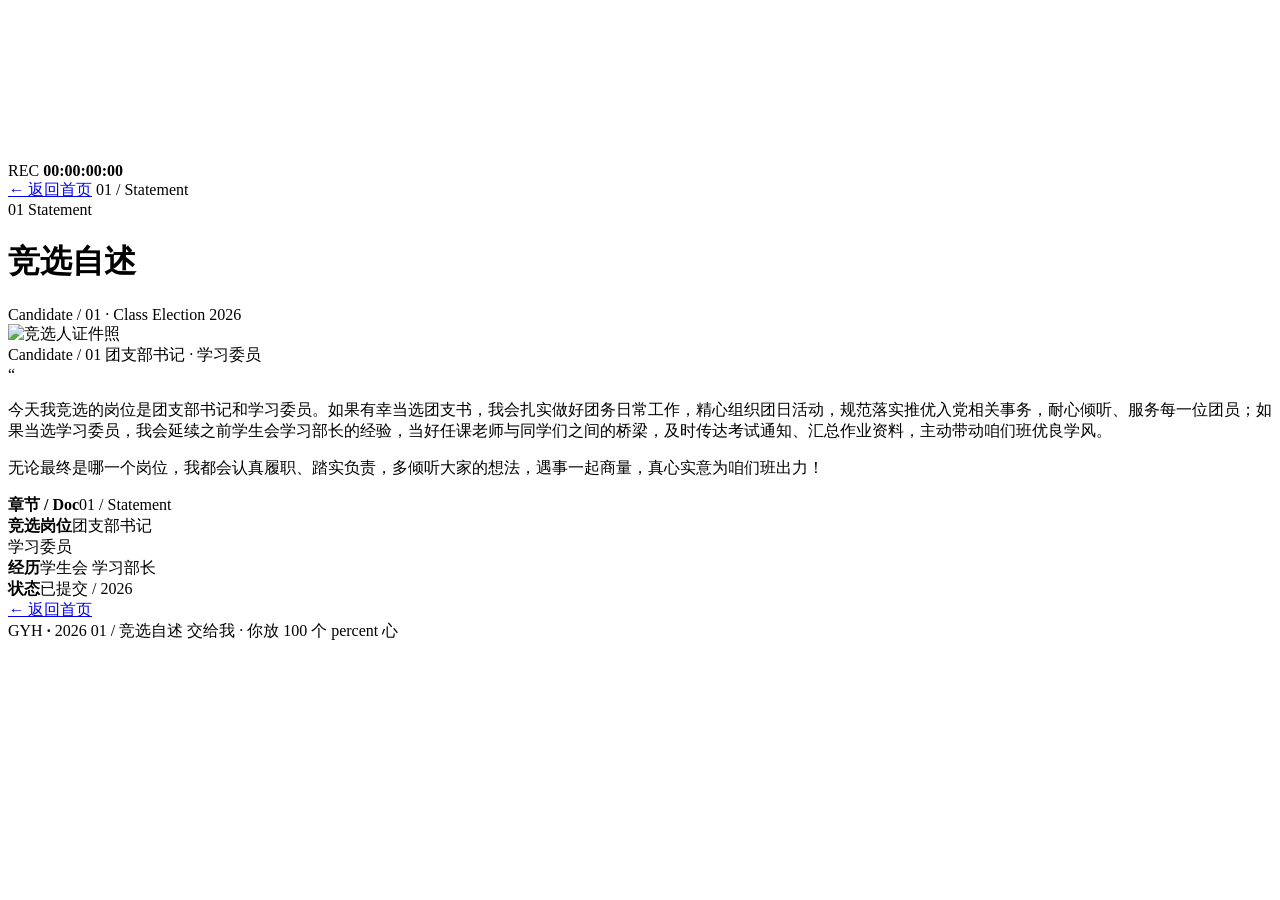
==== about.html @ 46bf2c38 "init: 哈夫克科技风竞选站 GYH 2026" ====
<!DOCTYPE html>
<html lang="zh-CN">
<head>
<meta charset="UTF-8">
<meta name="viewport" content="width=device-width, initial-scale=1.0">
<meta name="theme-color" content="#04070a">
<title>竞选自述 · 交给我，你放100个percent心</title>
<link rel="icon" href="assets/favicon.svg" type="image/svg+xml">
<script>document.documentElement.classList.add("js")</script>
<link rel="stylesheet" href="style.css">
</head>
<body>

<canvas id="bg" aria-hidden="true"></canvas>
<div class="grain" aria-hidden="true"></div>
<div class="scanlines" aria-hidden="true"></div>
<div class="vignette" aria-hidden="true"></div>
<div class="rec-frame" aria-hidden="true"><i></i><i></i><i></i><i></i></div>
<div class="progress" aria-hidden="true"></div>
<div class="status" aria-hidden="true"><span class="dot"></span>REC <b id="tc">00:00:00:00</b></div>

<main class="page wrap">
  <div class="page-top">
    <a href="index.html" class="back"><i>←</i> 返回首页</a>
    <span class="page-code">01 / Statement</span>
  </div>

  <div class="page-head">
    <span class="ghost" aria-hidden="true">01</span>
    <span class="kicker">Statement</span>
    <h1>竞选自述</h1>
    <span class="sub-en">Candidate / 01 · Class Election 2026</span>
  </div>

  <div class="profile-strip reveal">
    <div class="avatar">
      <img src="assets/portrait-white.jpg" alt="竞选人证件照" width="54" height="54">
    </div>
    <div class="meta">
      <span class="k">Candidate / 01</span>
      <span class="v">团支部书记 · 学习委员</span>
    </div>
  </div>

  <section class="panel reveal">
    <div class="panel-grid">
      <div class="prose">
        <span class="quote-mark" aria-hidden="true">&ldquo;</span>
        <p>
          今天我竞选的岗位是团支部书记和学习委员。如果有幸当选团支书，我会扎实做好团务日常工作，精心组织团日活动，规范落实推优入党相关事务，耐心倾听、服务每一位团员；如果当选学习委员，我会延续之前学生会学习部长的经验，当好任课老师与同学们之间的桥梁，及时传达考试通知、汇总作业资料，主动带动咱们班优良学风。
        </p>
        <p>
          无论最终是哪一个岗位，我都会认真履职、踏实负责，多倾听大家的想法，遇事一起商量，真心实意为咱们班出力！
        </p>
      </div>

      <aside class="panel-aside">
        <div class="d-row"><b>章节 / Doc</b><span>01 / Statement</span></div>
        <div class="d-row"><b>竞选岗位</b><span>团支部书记<br>学习委员</span></div>
        <div class="d-row"><b>经历</b><span>学生会 学习部长</span></div>
        <div class="d-row"><b>状态</b><span class="cy">已提交 / 2026</span></div>
      </aside>
    </div>
  </section>

  <div class="page-back">
    <a href="index.html" class="back"><i>←</i> 返回首页</a>
  </div>
</main>

<footer class="foot wrap">
  <span class="brand-mark">GYH <b>·</b> 2026</span>
  <span>01 / 竞选自述</span>
  <span>交给我 · 你放 100 个 percent 心</span>
</footer>

<script src="app.js"></script>
</body>
</html>
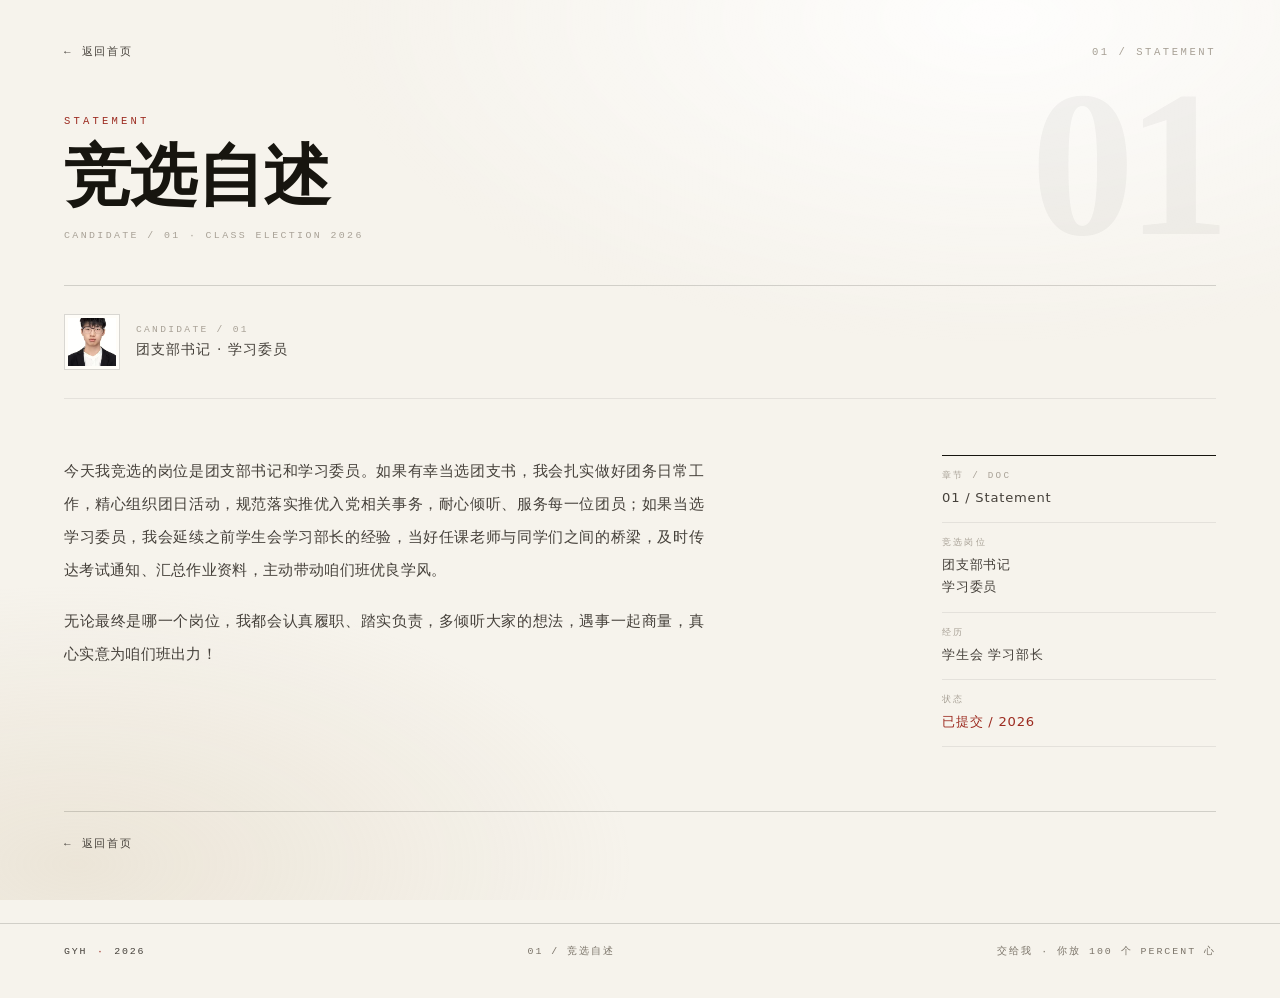
==== commit ec5f7bec: "style: 浅色纸感极简配色（暖纸白 + 墨黑 + 朱红），去掉霓虹光效" ====
--- a/about.html
+++ b/about.html
@@ -3,21 +3,15 @@
 <head>
 <meta charset="UTF-8">
 <meta name="viewport" content="width=device-width, initial-scale=1.0">
-<meta name="theme-color" content="#04070a">
+<meta name="theme-color" content="#f6f3ec">
 <title>竞选自述 · 交给我，你放100个percent心</title>
 <link rel="icon" href="assets/favicon.svg" type="image/svg+xml">
 <script>document.documentElement.classList.add("js")</script>
-<link rel="stylesheet" href="style.css">
+<link rel="stylesheet" href="style.css?v=paper1">
 </head>
 <body>
 
-<canvas id="bg" aria-hidden="true"></canvas>
-<div class="grain" aria-hidden="true"></div>
-<div class="scanlines" aria-hidden="true"></div>
-<div class="vignette" aria-hidden="true"></div>
-<div class="rec-frame" aria-hidden="true"><i></i><i></i><i></i><i></i></div>
 <div class="progress" aria-hidden="true"></div>
-<div class="status" aria-hidden="true"><span class="dot"></span>REC <b id="tc">00:00:00:00</b></div>
 
 <main class="page wrap">
   <div class="page-top">
--- a/style.css
+++ b/style.css
@@ -0,0 +1,1176 @@
+/* ============================================================
+   GYH · CLASS ELECTION 2026  /  editorial edition
+   暖纸白 · 墨黑 · 一点朱红
+   ============================================================ */
+
+*, *::before, *::after { box-sizing: border-box; }
+
+:root {
+  --paper:    #f6f3ec;
+  --paper-2:  #fffdf8;
+  --ink:      #17150f;
+  --ink-70:   #45403a;
+  --ink-45:   #7b7469;
+  --ink-25:   #a8a196;
+  --rule:     rgba(23, 21, 15, .16);
+  --rule-2:   rgba(23, 21, 15, .075);
+  --red:      #9c2b20;
+  --red-35:   rgba(156, 43, 32, .35);
+  --red-08:   rgba(156, 43, 32, .08);
+
+  --f-serif: "Source Han Serif SC", "Noto Serif SC", "Songti SC", "SimSun", Georgia, "Times New Roman", serif;
+  --f-cn: "PingFang SC", "HarmonyOS Sans SC", "Source Han Sans SC", "Microsoft YaHei", system-ui, sans-serif;
+  --f-en: Georgia, "Times New Roman", "Songti SC", serif;
+  --f-mono: "Bahnschrift", "Consolas", ui-monospace, "Courier New", monospace;
+
+  --ease: cubic-bezier(.16, .84, .24, 1);
+  --gutter: clamp(20px, 5vw, 72px);
+}
+
+html {
+  -webkit-text-size-adjust: 100%;
+  scroll-behavior: smooth;
+}
+
+body {
+  margin: 0;
+  min-height: 100vh;
+  display: flex;
+  flex-direction: column;
+  overflow-x: hidden;
+  background: var(--paper);
+  color: var(--ink);
+  font-family: var(--f-cn);
+  -webkit-font-smoothing: antialiased;
+  text-rendering: optimizeLegibility;
+}
+
+/* 纸面暖光：极淡，只让整片米白有呼吸感 */
+body::before {
+  content: "";
+  position: fixed;
+  inset: 0;
+  z-index: 0;
+  pointer-events: none;
+  background:
+    radial-gradient(90% 62% at 78% 2%, rgba(255, 255, 255, .85), transparent 58%),
+    radial-gradient(70% 50% at 6% 96%, rgba(214, 199, 172, .3), transparent 62%);
+}
+
+::selection { background: var(--ink); color: var(--paper); }
+
+a { color: inherit; text-decoration: none; }
+img { max-width: 100%; display: block; }
+button { font: inherit; color: inherit; }
+
+/* ---------------- 滚动进度 ---------------- */
+
+.progress {
+  position: fixed;
+  top: 0;
+  left: 0;
+  z-index: 60;
+  width: 0;
+  height: 2px;
+  background: var(--red);
+  transition: width .12s linear;
+}
+
+/* ---------------- 布局容器 ---------------- */
+
+.wrap {
+  width: 100%;
+  max-width: 1440px;
+  margin: 0 auto;
+  padding-left: var(--gutter);
+  padding-right: var(--gutter);
+}
+
+/* ---------------- HERO ---------------- */
+
+.hero {
+  position: relative;
+  z-index: 2;
+  display: flex;
+  align-items: center;
+  min-height: 94svh;
+  padding-top: clamp(72px, 10vh, 128px);
+  padding-bottom: clamp(48px, 8vh, 96px);
+}
+
+.hero-inner {
+  display: grid;
+  grid-template-columns: minmax(0, 1fr) clamp(240px, 26vw, 372px);
+  align-items: center;
+  gap: clamp(32px, 6vw, 92px);
+  width: 100%;
+}
+
+.hero-main { min-width: 0; }
+
+.eyebrow {
+  display: flex;
+  align-items: center;
+  gap: 14px;
+  margin: 0 0 clamp(20px, 2.6vw, 34px);
+  font-family: var(--f-mono);
+  font-size: .7rem;
+  letter-spacing: .3em;
+  text-transform: uppercase;
+  color: var(--ink-45);
+}
+
+.eyebrow::before {
+  content: "";
+  width: 40px;
+  height: 1px;
+  background: var(--red);
+  flex: none;
+}
+
+.eyebrow em {
+  font-style: normal;
+  color: var(--red);
+}
+
+/* 巨字 */
+.display {
+  margin: 0 0 clamp(26px, 3.2vw, 44px);
+  font-family: var(--f-serif);
+  font-weight: 700;
+  font-size: clamp(2.1rem, calc(min(100vw, 1440px) * 0.062 - 6px), 6.8rem);
+  line-height: 1.06;
+  letter-spacing: 0;
+  color: var(--ink);
+}
+
+.display .ln {
+  display: block;
+  overflow: hidden;
+  padding-bottom: .07em;
+}
+
+.display .ln > span {
+  display: block;
+  will-change: transform;
+}
+
+html.js .display .ln > span {
+  transform: translateY(110%);
+  animation: lineUp 1s var(--ease) forwards;
+}
+
+html.js .display .ln:nth-child(1) > span { animation-delay: .1s; }
+html.js .display .ln:nth-child(2) > span { animation-delay: .22s; }
+
+@keyframes lineUp { to { transform: translateY(0); } }
+
+.display .num {
+  font-family: var(--f-en);
+  font-weight: 700;
+  letter-spacing: -.01em;
+  color: var(--red);
+}
+
+.display em {
+  font-style: normal;
+  font-family: var(--f-en);
+  font-weight: 700;
+  font-size: .9em;
+  letter-spacing: 0;
+  color: var(--red);
+  margin-left: .08em;
+  margin-right: .04em;
+}
+
+.lede {
+  max-width: 35em;
+  margin: 0 0 clamp(28px, 3.4vw, 42px);
+  font-size: clamp(.94rem, 1.1vw, 1.05rem);
+  line-height: 2;
+  color: var(--ink-70);
+  letter-spacing: .015em;
+}
+
+.lede .hl { color: var(--ink); }
+
+.tags {
+  display: flex;
+  flex-wrap: wrap;
+  gap: 0;
+  margin: 0;
+  padding: 0;
+  list-style: none;
+  border-top: 1px solid var(--rule-2);
+  padding-top: 18px;
+  max-width: 31em;
+}
+
+.tags li {
+  display: inline-flex;
+  align-items: center;
+  font-family: var(--f-mono);
+  font-size: .7rem;
+  letter-spacing: .2em;
+  color: var(--ink-70);
+}
+
+.tags li + li::before {
+  content: "";
+  display: inline-block;
+  width: 1px;
+  height: 10px;
+  margin: 0 16px;
+  background: var(--rule);
+}
+
+/* ---------------- 人像（档案相框） ---------------- */
+
+.subject {
+  position: relative;
+  justify-self: end;
+  width: 100%;
+  max-width: 372px;
+  min-width: 0;
+}
+
+.subject-inner {
+  position: relative;
+  transition: transform .8s var(--ease);
+}
+
+.subject:hover .subject-inner { transform: translateY(-8px); }
+
+.portrait {
+  position: relative;
+  background: var(--paper-2);
+  border: 1px solid var(--rule);
+  padding: 11px 11px 0;
+  box-shadow: 0 26px 54px -34px rgba(23, 21, 15, .45);
+  transition: box-shadow .8s var(--ease);
+}
+
+.subject:hover .portrait {
+  box-shadow: 0 34px 64px -30px rgba(23, 21, 15, .5);
+}
+
+.portrait img {
+  width: 100%;
+  aspect-ratio: 318 / 460;
+  object-fit: cover;
+  filter: saturate(.92) contrast(1.03) sepia(.05);
+  transition: filter .8s var(--ease), transform 1.1s var(--ease);
+}
+
+.subject:hover .portrait img { filter: saturate(1) contrast(1.05) sepia(0); }
+
+.portrait .caption {
+  display: flex;
+  align-items: baseline;
+  justify-content: space-between;
+  gap: 10px;
+  padding: 11px 1px 12px;
+  font-family: var(--f-mono);
+  font-size: .6rem;
+  letter-spacing: .22em;
+  text-transform: uppercase;
+  color: var(--ink-45);
+}
+
+.portrait .caption b {
+  font-weight: 400;
+  color: var(--red);
+  letter-spacing: .22em;
+}
+
+.subject-meta {
+  display: flex;
+  justify-content: space-between;
+  gap: 12px;
+  margin-top: 14px;
+  font-family: var(--f-mono);
+  font-size: .6rem;
+  letter-spacing: .2em;
+  text-transform: uppercase;
+  color: var(--ink-25);
+}
+
+.subject-meta b {
+  font-weight: 400;
+  color: var(--ink-45);
+}
+
+/* ---------------- 跑马灯 ---------------- */
+
+.ticker {
+  position: relative;
+  z-index: 2;
+  overflow: hidden;
+  border-top: 1px solid var(--rule);
+  border-bottom: 1px solid var(--rule);
+  padding: 13px 0;
+}
+
+.ticker-track {
+  display: flex;
+  width: max-content;
+  animation: tickMove 52s linear infinite;
+}
+
+.ticker-track span {
+  display: inline-flex;
+  align-items: center;
+  flex: none;
+  padding-right: 26px;
+  font-family: var(--f-mono);
+  font-size: .68rem;
+  letter-spacing: .26em;
+  text-transform: uppercase;
+  color: var(--ink-25);
+  white-space: nowrap;
+}
+
+.ticker-track span.on { color: var(--ink-45); }
+
+.ticker-track span i {
+  display: inline-block;
+  width: 4px;
+  height: 4px;
+  margin: 0 26px 0 0;
+  background: var(--red-35);
+  transform: rotate(45deg);
+}
+
+@keyframes tickMove {
+  from { transform: translate3d(0, 0, 0); }
+  to   { transform: translate3d(-50%, 0, 0); }
+}
+
+/* ---------------- 栏目 ---------------- */
+
+.section {
+  position: relative;
+  z-index: 2;
+  padding-top: clamp(58px, 9vw, 112px);
+  padding-bottom: clamp(44px, 7vw, 84px);
+}
+
+.sec-top {
+  display: flex;
+  align-items: baseline;
+  justify-content: space-between;
+  gap: 20px;
+  padding-bottom: 16px;
+}
+
+.sec-top h2 {
+  margin: 0;
+  font-family: var(--f-serif);
+  font-size: clamp(1.1rem, 1.7vw, 1.35rem);
+  font-weight: 700;
+  letter-spacing: .02em;
+}
+
+.sec-top h2 small {
+  display: inline-block;
+  margin-left: 14px;
+  font-family: var(--f-mono);
+  font-size: .62rem;
+  font-weight: 400;
+  letter-spacing: .24em;
+  text-transform: uppercase;
+  color: var(--ink-25);
+}
+
+.sec-top .count {
+  font-family: var(--f-mono);
+  font-size: .64rem;
+  letter-spacing: .24em;
+  color: var(--ink-45);
+}
+
+.entries {
+  display: block;
+  border-top: 1px solid var(--rule);
+}
+
+.entry {
+  position: relative;
+  display: grid;
+  grid-template-columns: 54px minmax(0, 1fr) auto 26px;
+  align-items: center;
+  gap: clamp(14px, 2vw, 26px);
+  padding: clamp(22px, 2.8vw, 34px) clamp(4px, 1vw, 14px);
+  border-bottom: 1px solid var(--rule);
+  overflow: hidden;
+}
+
+/* hover 从左铺开的极淡朱红 */
+.entry::before {
+  content: "";
+  position: absolute;
+  inset: 0;
+  z-index: -1;
+  background: linear-gradient(90deg, var(--red-08), rgba(156, 43, 32, 0) 62%);
+  transform: scaleX(0);
+  transform-origin: left;
+  transition: transform .6s var(--ease);
+}
+
+.entry:hover::before,
+.entry:focus-visible::before { transform: scaleX(1); }
+
+/* 左侧朱红线索 */
+.entry::after {
+  content: "";
+  position: absolute;
+  left: 0;
+  top: 0;
+  bottom: 0;
+  width: 2px;
+  background: var(--red);
+  transform: scaleY(0);
+  transform-origin: top;
+  transition: transform .55s var(--ease);
+}
+
+.entry:hover::after,
+.entry:focus-visible::after { transform: scaleY(1); }
+
+.entry .idx {
+  font-family: var(--f-en);
+  font-size: clamp(.9rem, 1.2vw, 1.05rem);
+  font-variant-numeric: tabular-nums;
+  color: var(--ink-25);
+  transition: color .4s var(--ease);
+}
+
+.entry:hover .idx { color: var(--red); }
+
+.entry .body { min-width: 0; }
+
+.entry .body h3 {
+  margin: 0 0 5px;
+  font-family: var(--f-serif);
+  font-size: clamp(1.3rem, 2.6vw, 2rem);
+  font-weight: 700;
+  letter-spacing: .01em;
+  line-height: 1.3;
+  transition: color .4s var(--ease);
+}
+
+.entry .body .desc {
+  display: block;
+  font-size: .78rem;
+  letter-spacing: .1em;
+  color: var(--ink-45);
+}
+
+.entry .en {
+  font-family: var(--f-mono);
+  font-size: .64rem;
+  letter-spacing: .24em;
+  text-transform: uppercase;
+  color: var(--ink-25);
+  white-space: nowrap;
+  transition: color .4s var(--ease);
+}
+
+.entry:hover .en { color: var(--ink-45); }
+
+.entry .arrow {
+  position: relative;
+  width: 26px;
+  height: 10px;
+  justify-self: end;
+}
+
+.entry .arrow::before,
+.entry .arrow::after {
+  content: "";
+  position: absolute;
+  background: var(--ink-45);
+  transition: background .4s var(--ease), transform .5s var(--ease);
+}
+
+.entry .arrow::before {
+  top: 4px;
+  left: 0;
+  width: 22px;
+  height: 1px;
+}
+
+.entry .arrow::after {
+  top: 1px;
+  right: 0;
+  width: 7px;
+  height: 7px;
+  background: none;
+  border-top: 1px solid var(--ink-45);
+  border-right: 1px solid var(--ink-45);
+  transform: rotate(45deg);
+}
+
+.entry:hover .arrow::before { background: var(--red); transform: translateX(4px); }
+.entry:hover .arrow::after { border-color: var(--red); transform: rotate(45deg) translate(3px, -3px); }
+
+/* 数据条 */
+.spec {
+  display: grid;
+  grid-template-columns: repeat(3, minmax(0, 1fr));
+  margin-top: clamp(34px, 5vw, 58px);
+  border-top: 1px solid var(--rule);
+}
+
+.spec > div {
+  padding: clamp(18px, 2.4vw, 28px) 0 0;
+}
+
+.spec > div + div {
+  padding-left: clamp(14px, 3vw, 40px);
+  border-left: 1px solid var(--rule);
+}
+
+.spec b {
+  display: block;
+  font-family: var(--f-en);
+  font-size: clamp(1.6rem, 3vw, 2.4rem);
+  font-weight: 400;
+  line-height: 1;
+  letter-spacing: -.01em;
+  color: var(--ink);
+}
+
+.spec b sup {
+  font-family: var(--f-mono);
+  font-size: .5em;
+  letter-spacing: .1em;
+  color: var(--red);
+  margin-left: 3px;
+  vertical-align: super;
+}
+
+.spec span {
+  display: block;
+  margin-top: 8px;
+  font-size: .74rem;
+  letter-spacing: .14em;
+  color: var(--ink-45);
+}
+
+/* ---------------- 页脚 ---------------- */
+
+.foot {
+  position: relative;
+  z-index: 2;
+  display: flex;
+  align-items: baseline;
+  justify-content: space-between;
+  gap: 16px;
+  margin-top: auto;
+  padding-top: 20px;
+  padding-bottom: clamp(24px, 4vw, 40px);
+  border-top: 1px solid var(--rule);
+  font-family: var(--f-mono);
+  font-size: .62rem;
+  letter-spacing: .2em;
+  text-transform: uppercase;
+  color: var(--ink-45);
+}
+
+.foot .brand-mark { color: var(--ink-70); letter-spacing: .18em; }
+.foot .brand-mark b { color: var(--red); font-weight: 400; margin: 0 .2em; }
+
+/* ---------------- 悬停预览 ---------------- */
+
+.peek {
+  position: fixed;
+  top: 0;
+  left: 0;
+  z-index: 40;
+  width: 196px;
+  opacity: 0;
+  pointer-events: none;
+  transform: translate3d(-400px, -400px, 0);
+  transition: opacity .35s var(--ease);
+  will-change: transform;
+}
+
+.peek.on { opacity: 1; }
+
+.peek-in {
+  position: relative;
+  background: var(--paper-2);
+  border: 1px solid var(--rule);
+  padding: 7px 7px 0;
+  box-shadow: 0 24px 50px -26px rgba(23, 21, 15, .5);
+}
+
+.peek-in img {
+  width: 100%;
+  aspect-ratio: 3 / 3.8;
+  object-fit: cover;
+  filter: saturate(.92) contrast(1.03) sepia(.05);
+}
+
+.peek-in i {
+  display: block;
+  height: 26px;
+}
+
+.peek-in span {
+  position: absolute;
+  left: 12px;
+  bottom: 8px;
+  font-family: var(--f-mono);
+  font-size: .56rem;
+  letter-spacing: .24em;
+  text-transform: uppercase;
+  color: var(--ink-45);
+}
+
+/* ---------------- 滚动入场 ---------------- */
+
+.reveal {
+  opacity: 0;
+  transform: translateY(18px);
+  transition: opacity .9s var(--ease), transform .9s var(--ease);
+}
+
+.reveal.in { opacity: 1; transform: none; }
+
+html:not(.js) .reveal { opacity: 1; transform: none; }
+
+.fade-up {
+  opacity: 0;
+  transform: translateY(14px);
+  animation: fadeUp 1s var(--ease) forwards;
+}
+
+.fade-up.d1 { animation-delay: .35s; }
+.fade-up.d2 { animation-delay: .5s; }
+.fade-up.d3 { animation-delay: .65s; }
+
+@keyframes fadeUp { to { opacity: 1; transform: none; } }
+
+html:not(.js) .fade-up { opacity: 1; transform: none; }
+
+/* ============================================================
+   子页
+   ============================================================ */
+
+.page {
+  position: relative;
+  z-index: 2;
+  flex: 1 0 auto;
+  padding-top: clamp(30px, 5vh, 56px);
+  padding-bottom: clamp(40px, 6vw, 72px);
+}
+
+.page-top {
+  display: flex;
+  align-items: center;
+  justify-content: space-between;
+  gap: 16px;
+  padding-bottom: clamp(28px, 5vw, 56px);
+}
+
+.back {
+  display: inline-flex;
+  align-items: center;
+  gap: 9px;
+  font-family: var(--f-mono);
+  font-size: .68rem;
+  letter-spacing: .18em;
+  text-transform: uppercase;
+  color: var(--ink-70);
+  transition: color .3s var(--ease);
+}
+
+.back i {
+  font-style: normal;
+  transition: transform .35s var(--ease);
+}
+
+.back:hover { color: var(--red); }
+.back:hover i { transform: translateX(-4px); }
+
+.page-code {
+  font-family: var(--f-mono);
+  font-size: .66rem;
+  letter-spacing: .24em;
+  text-transform: uppercase;
+  color: var(--ink-25);
+}
+
+.page-head {
+  position: relative;
+  padding-bottom: clamp(26px, 4vw, 44px);
+  border-bottom: 1px solid var(--rule);
+}
+
+.page-head .ghost {
+  position: absolute;
+  right: -6px;
+  top: -34px;
+  z-index: -1;
+  font-family: var(--f-en);
+  font-size: clamp(5rem, 17vw, 13rem);
+  font-weight: 700;
+  line-height: .8;
+  letter-spacing: -.04em;
+  color: rgba(23, 21, 15, .045);
+  pointer-events: none;
+  user-select: none;
+}
+
+.page-head .kicker {
+  display: block;
+  margin-bottom: 12px;
+  font-family: var(--f-mono);
+  font-size: .66rem;
+  letter-spacing: .3em;
+  text-transform: uppercase;
+  color: var(--red);
+}
+
+.page-head h1 {
+  margin: 0 0 14px;
+  font-family: var(--f-serif);
+  font-size: clamp(2.2rem, 5.4vw, 4.2rem);
+  font-weight: 700;
+  line-height: 1.14;
+  letter-spacing: -.01em;
+}
+
+.page-head .sub-en {
+  display: block;
+  font-family: var(--f-mono);
+  font-size: .62rem;
+  letter-spacing: .24em;
+  text-transform: uppercase;
+  color: var(--ink-25);
+}
+
+/* 档案条 */
+.profile-strip {
+  display: flex;
+  align-items: center;
+  gap: 16px;
+  padding: clamp(20px, 3vw, 28px) 0;
+  border-bottom: 1px solid var(--rule-2);
+}
+
+.avatar {
+  flex: none;
+  width: 56px;
+  height: 56px;
+  border: 1px solid var(--rule);
+  background: var(--paper-2);
+  padding: 3px;
+}
+
+.avatar img {
+  width: 100%;
+  height: 100%;
+  object-fit: cover;
+  filter: saturate(.92) contrast(1.03) sepia(.05);
+}
+
+.profile-strip .meta { display: grid; gap: 6px; }
+
+.profile-strip .meta .k {
+  font-family: var(--f-mono);
+  font-size: .6rem;
+  letter-spacing: .24em;
+  text-transform: uppercase;
+  color: var(--ink-25);
+}
+
+.profile-strip .meta .v {
+  font-size: .86rem;
+  letter-spacing: .08em;
+  color: var(--ink-70);
+}
+
+/* 正文面板 */
+.panel {
+  padding-top: clamp(34px, 5vw, 56px);
+}
+
+.panel-grid {
+  display: grid;
+  grid-template-columns: minmax(0, 1fr) clamp(200px, 22vw, 274px);
+  gap: clamp(28px, 5vw, 76px);
+  align-items: start;
+}
+
+.prose {
+  position: relative;
+  max-width: 40em;
+}
+
+.prose p {
+  margin: 0;
+  font-size: clamp(.96rem, 1.12vw, 1.06rem);
+  line-height: 2.15;
+  color: var(--ink-70);
+  letter-spacing: .02em;
+  text-align: justify;
+  text-justify: inter-ideograph;
+}
+
+.prose p + p { margin-top: 1.2em; }
+
+.panel .quote-mark { display: none; }
+
+.block + .block { margin-top: clamp(34px, 4.4vw, 52px); }
+
+.block h2 {
+  position: relative;
+  display: flex;
+  align-items: baseline;
+  gap: 14px;
+  margin: 0 0 16px;
+  padding-bottom: 12px;
+  border-bottom: 1px solid var(--rule-2);
+  font-family: var(--f-serif);
+  font-size: clamp(1.2rem, 2vw, 1.5rem);
+  font-weight: 700;
+  letter-spacing: .02em;
+}
+
+.block h2::before {
+  content: attr(data-no);
+  font-family: var(--f-mono);
+  font-size: .64rem;
+  font-weight: 400;
+  letter-spacing: .2em;
+  color: var(--red);
+}
+
+/* 右侧数据列 */
+.panel-aside {
+  display: grid;
+  gap: 0;
+  border-top: 1px solid var(--ink);
+  padding-top: 0;
+}
+
+.d-row {
+  display: grid;
+  gap: 5px;
+  padding: 13px 0;
+  border-bottom: 1px solid var(--rule-2);
+}
+
+.d-row b {
+  font-family: var(--f-mono);
+  font-size: .58rem;
+  font-weight: 400;
+  letter-spacing: .24em;
+  text-transform: uppercase;
+  color: var(--ink-25);
+}
+
+.d-row span {
+  font-size: .82rem;
+  line-height: 1.7;
+  letter-spacing: .06em;
+  color: var(--ink-70);
+}
+
+.d-row .cy { color: var(--red); }
+
+.page-back {
+  margin-top: clamp(38px, 6vw, 64px);
+  padding-top: 20px;
+  border-top: 1px solid var(--rule);
+}
+
+/* ============================================================
+   投票页
+   ============================================================ */
+
+.vote-box {
+  position: relative;
+  margin-top: clamp(30px, 5vw, 56px);
+  padding: clamp(40px, 7vw, 84px) clamp(20px, 4vw, 56px) clamp(44px, 6vw, 76px);
+  border: 1px solid var(--rule);
+  background: var(--paper-2);
+  text-align: center;
+  overflow: hidden;
+}
+
+.vote-box::before,
+.vote-box::after {
+  content: "";
+  position: absolute;
+  width: 34px;
+  height: 34px;
+  border: 0 solid var(--red-35);
+  pointer-events: none;
+}
+
+.vote-box::before { top: 12px; left: 12px; border-top-width: 1px; border-left-width: 1px; }
+.vote-box::after { bottom: 12px; right: 12px; border-bottom-width: 1px; border-right-width: 1px; }
+
+.vote-label {
+  font-family: var(--f-mono);
+  font-size: .64rem;
+  letter-spacing: .3em;
+  text-transform: uppercase;
+  color: var(--ink-25);
+}
+
+.vote-num {
+  margin: 8px 0 2px;
+  font-family: var(--f-en);
+  font-size: clamp(4.6rem, 15vw, 9.6rem);
+  font-weight: 400;
+  line-height: 1;
+  letter-spacing: -.03em;
+  color: var(--ink);
+  font-variant-numeric: tabular-nums;
+}
+
+.vote-num.bump { animation: bump .34s var(--ease); }
+
+@keyframes bump {
+  40% { transform: scale(1.075); color: var(--red); }
+}
+
+.vote-hint {
+  font-family: var(--f-mono);
+  font-size: .58rem;
+  letter-spacing: .28em;
+  text-transform: uppercase;
+  color: var(--ink-25);
+}
+
+.btn-vote {
+  position: relative;
+  display: inline-flex;
+  align-items: center;
+  justify-content: center;
+  gap: 11px;
+  margin-top: clamp(30px, 4vw, 44px);
+  padding: 19px 46px;
+  border: 1px solid var(--ink);
+  background: var(--ink);
+  color: var(--paper);
+  font-size: .92rem;
+  letter-spacing: .22em;
+  cursor: pointer;
+  transition: background .4s var(--ease), border-color .4s var(--ease),
+              color .4s var(--ease), transform .3s var(--ease);
+}
+
+.btn-vote svg {
+  width: 15px;
+  height: 15px;
+  fill: none;
+  stroke: currentColor;
+  stroke-width: 1.6;
+  stroke-linecap: round;
+  stroke-linejoin: round;
+  transition: fill .4s var(--ease);
+}
+
+.btn-vote:hover {
+  background: var(--red);
+  border-color: var(--red);
+  color: #fff;
+}
+
+.btn-vote:hover svg { fill: currentColor; }
+.btn-vote:active { transform: translateY(1px); }
+
+.btn-vote:disabled {
+  background: transparent;
+  border-color: var(--rule);
+  color: var(--ink-25);
+  cursor: default;
+}
+
+.btn-vote:disabled svg { fill: currentColor; }
+
+.vote-note {
+  margin: 26px 0 0;
+  font-size: .82rem;
+  letter-spacing: .1em;
+  color: var(--ink-45);
+}
+
+/* 盖章 */
+.seal {
+  position: absolute;
+  left: 50%;
+  top: 46%;
+  width: clamp(150px, 24vw, 210px);
+  height: clamp(150px, 24vw, 210px);
+  margin-left: calc(clamp(150px, 24vw, 210px) / -2);
+  margin-top: calc(clamp(150px, 24vw, 210px) / -2);
+  border: 3px solid var(--red);
+  border-radius: 50%;
+  display: grid;
+  place-content: center;
+  gap: 2px;
+  color: var(--red);
+  opacity: 0;
+  pointer-events: none;
+  transform: rotate(-14deg) scale(2.4);
+}
+
+.seal b {
+  display: block;
+  font-family: var(--f-serif);
+  font-size: clamp(1.5rem, 3vw, 2rem);
+  font-weight: 700;
+  letter-spacing: .18em;
+  text-indent: .18em;
+}
+
+.seal i {
+  display: block;
+  font-family: var(--f-mono);
+  font-size: .5rem;
+  font-style: normal;
+  letter-spacing: .3em;
+  text-indent: .3em;
+}
+
+.seal.on { animation: sealIn .85s var(--ease) forwards; }
+
+@keyframes sealIn {
+  0%   { opacity: 0; transform: rotate(-14deg) scale(2.4); }
+  35%  { opacity: .95; transform: rotate(-9deg) scale(.94); }
+  55%  { transform: rotate(-9deg) scale(1.02); }
+  100% { opacity: .9; transform: rotate(-9deg) scale(1); }
+}
+
+/* 弹窗 */
+.popup {
+  position: fixed;
+  inset: 0;
+  z-index: 100;
+  display: grid;
+  place-items: center;
+  padding: 24px;
+  background: rgba(23, 21, 15, .34);
+  backdrop-filter: blur(3px);
+  opacity: 0;
+  visibility: hidden;
+  transition: opacity .4s var(--ease), visibility .4s;
+}
+
+.popup.show { opacity: 1; visibility: visible; }
+
+.popup-card {
+  width: min(400px, 100%);
+  padding: 44px 34px 34px;
+  background: var(--paper-2);
+  border: 1px solid var(--rule);
+  box-shadow: 0 40px 80px -40px rgba(23, 21, 15, .55);
+  text-align: center;
+  transform: translateY(14px) scale(.98);
+  transition: transform .5s var(--ease);
+}
+
+.popup.show .popup-card { transform: none; }
+
+.popup-card .ic {
+  width: 52px;
+  height: 52px;
+  margin: 0 auto 22px;
+  display: grid;
+  place-items: center;
+  border: 1px solid var(--red-35);
+  border-radius: 50%;
+}
+
+.popup-card .ic svg {
+  width: 22px;
+  height: 22px;
+  fill: none;
+  stroke: var(--red);
+  stroke-width: 1.8;
+  stroke-linecap: round;
+  stroke-linejoin: round;
+}
+
+.popup-card h2 {
+  margin: 0 0 10px;
+  font-family: var(--f-serif);
+  font-size: 1.4rem;
+  font-weight: 700;
+  letter-spacing: .04em;
+}
+
+.popup-card p {
+  margin: 0 0 28px;
+  font-size: .86rem;
+  letter-spacing: .06em;
+  color: var(--ink-45);
+}
+
+.popup-card button {
+  width: 100%;
+  padding: 15px;
+  border: 1px solid var(--ink);
+  background: var(--ink);
+  color: var(--paper);
+  font-size: .86rem;
+  letter-spacing: .24em;
+  cursor: pointer;
+  transition: background .35s var(--ease), border-color .35s var(--ease);
+}
+
+.popup-card button:hover { background: var(--red); border-color: var(--red); }
+
+/* ============================================================
+   响应式
+   ============================================================ */
+
+@media (max-width: 1024px) {
+  .hero { min-height: auto; padding-top: clamp(64px, 9vh, 96px); }
+  .hero-inner { grid-template-columns: minmax(0, 1fr) clamp(210px, 26vw, 280px); gap: 34px; }
+  .display { font-size: clamp(1.95rem, calc(6.2vw - 4px), 4.4rem); }
+  .subject-meta { display: none; }
+  .entry .en { display: none; }
+  .entry { grid-template-columns: 40px minmax(0, 1fr) 22px; }
+}
+
+@media (max-width: 760px) {
+  .hero-inner { grid-template-columns: minmax(0, 1fr); gap: 36px; }
+  .subject { justify-self: start; max-width: 224px; order: 2; }
+  .display { font-size: clamp(1.85rem, 8.6vw, 2.9rem); }
+  .lede { font-size: .92rem; }
+  .panel-grid { grid-template-columns: minmax(0, 1fr); gap: 34px; }
+  .panel-aside { border-top-width: 1px; }
+  .page-head .ghost { font-size: 6rem; top: -14px; }
+  .spec { grid-template-columns: minmax(0, 1fr); }
+  .spec > div { padding: 16px 0; }
+  .spec > div + div { padding-left: 0; border-left: 0; border-top: 1px solid var(--rule-2); }
+  .foot { flex-direction: column; align-items: flex-start; gap: 8px; }
+  .foot span:nth-child(2) { display: none; }
+  .sec-top h2 small { display: none; }
+  .btn-vote { width: 100%; padding: 18px 24px; }
+}
+
+@media (max-width: 420px) {
+  .display { font-size: clamp(1.7rem, 8.4vw, 2.3rem); }
+  .tags li { font-size: .64rem; letter-spacing: .14em; }
+  .tags li + li::before { margin: 0 11px; }
+  .vote-box { padding-left: 14px; padding-right: 14px; }
+}
+
+/* 减弱动态 */
+@media (prefers-reduced-motion: reduce) {
+  *, *::before, *::after {
+    animation-duration: .01ms !important;
+    animation-iteration-count: 1 !important;
+    transition-duration: .01ms !important;
+  }
+  .ticker-track { animation: none; }
+}
